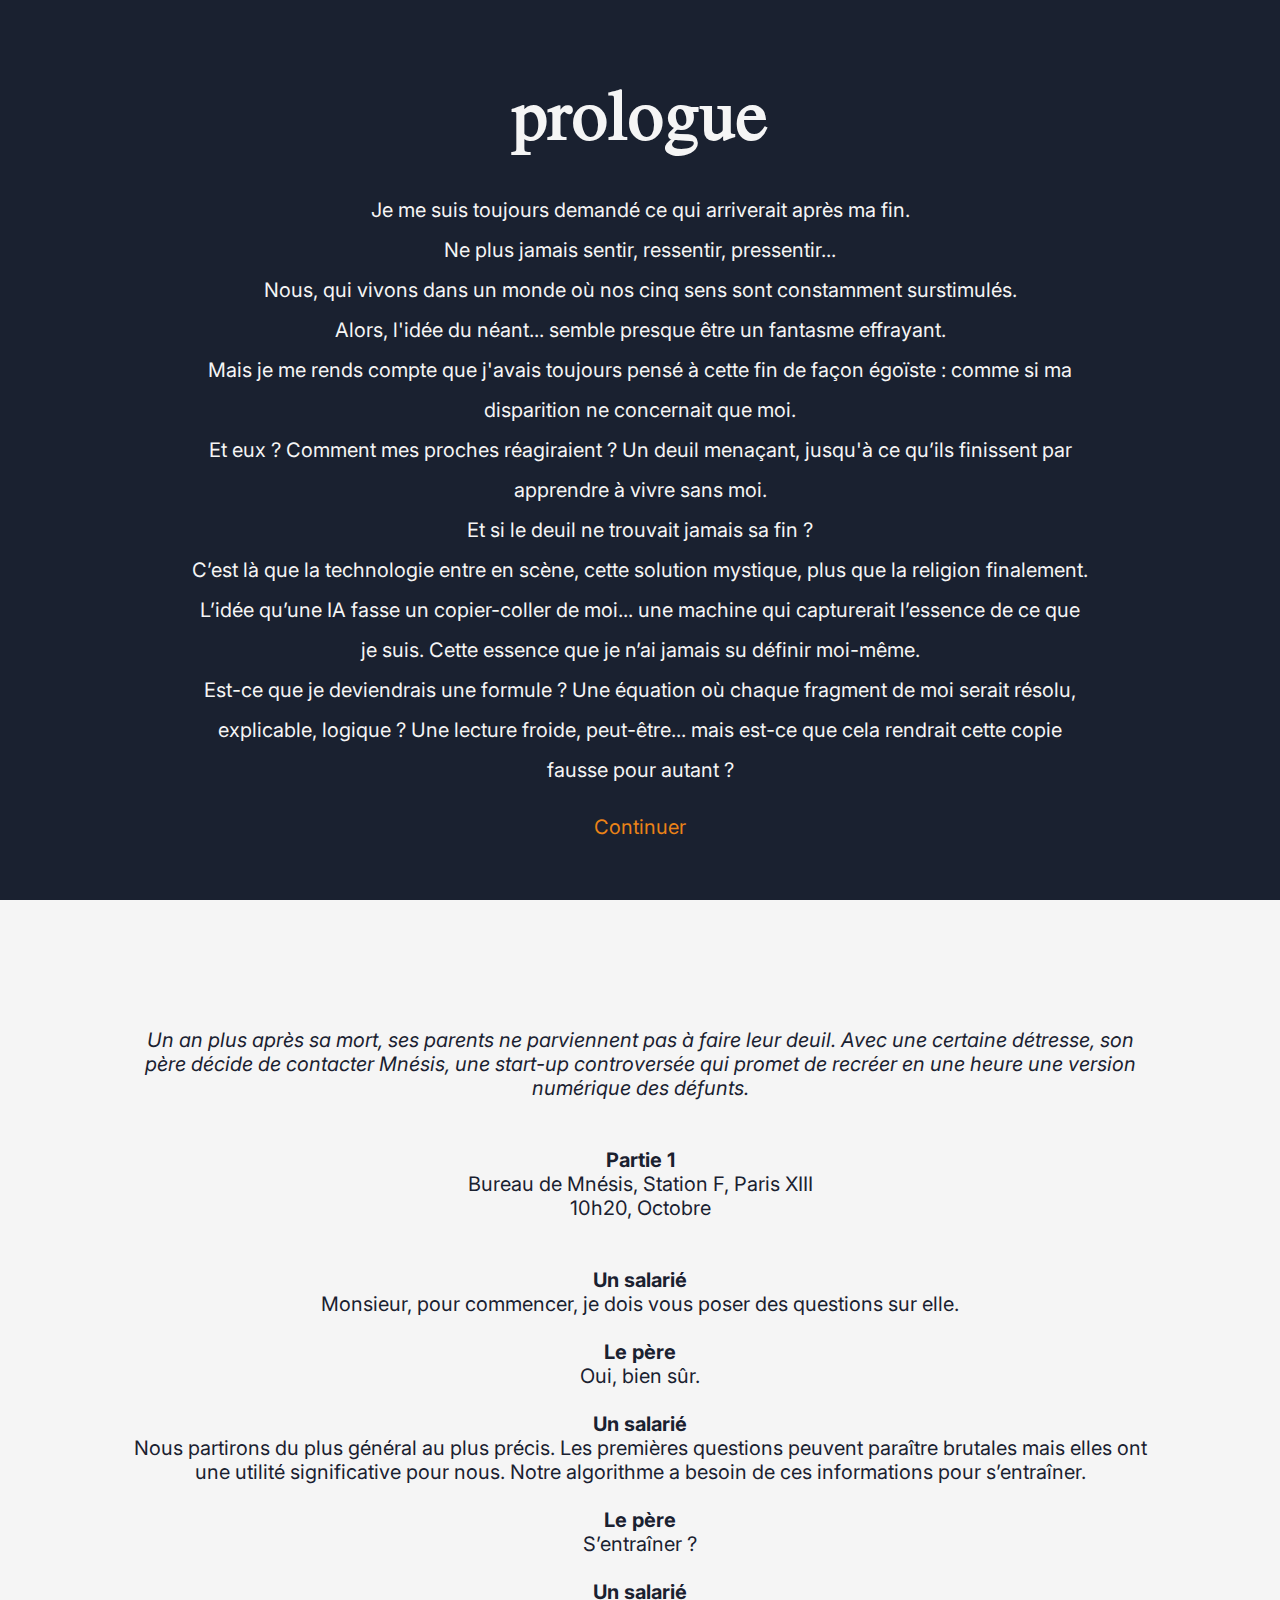
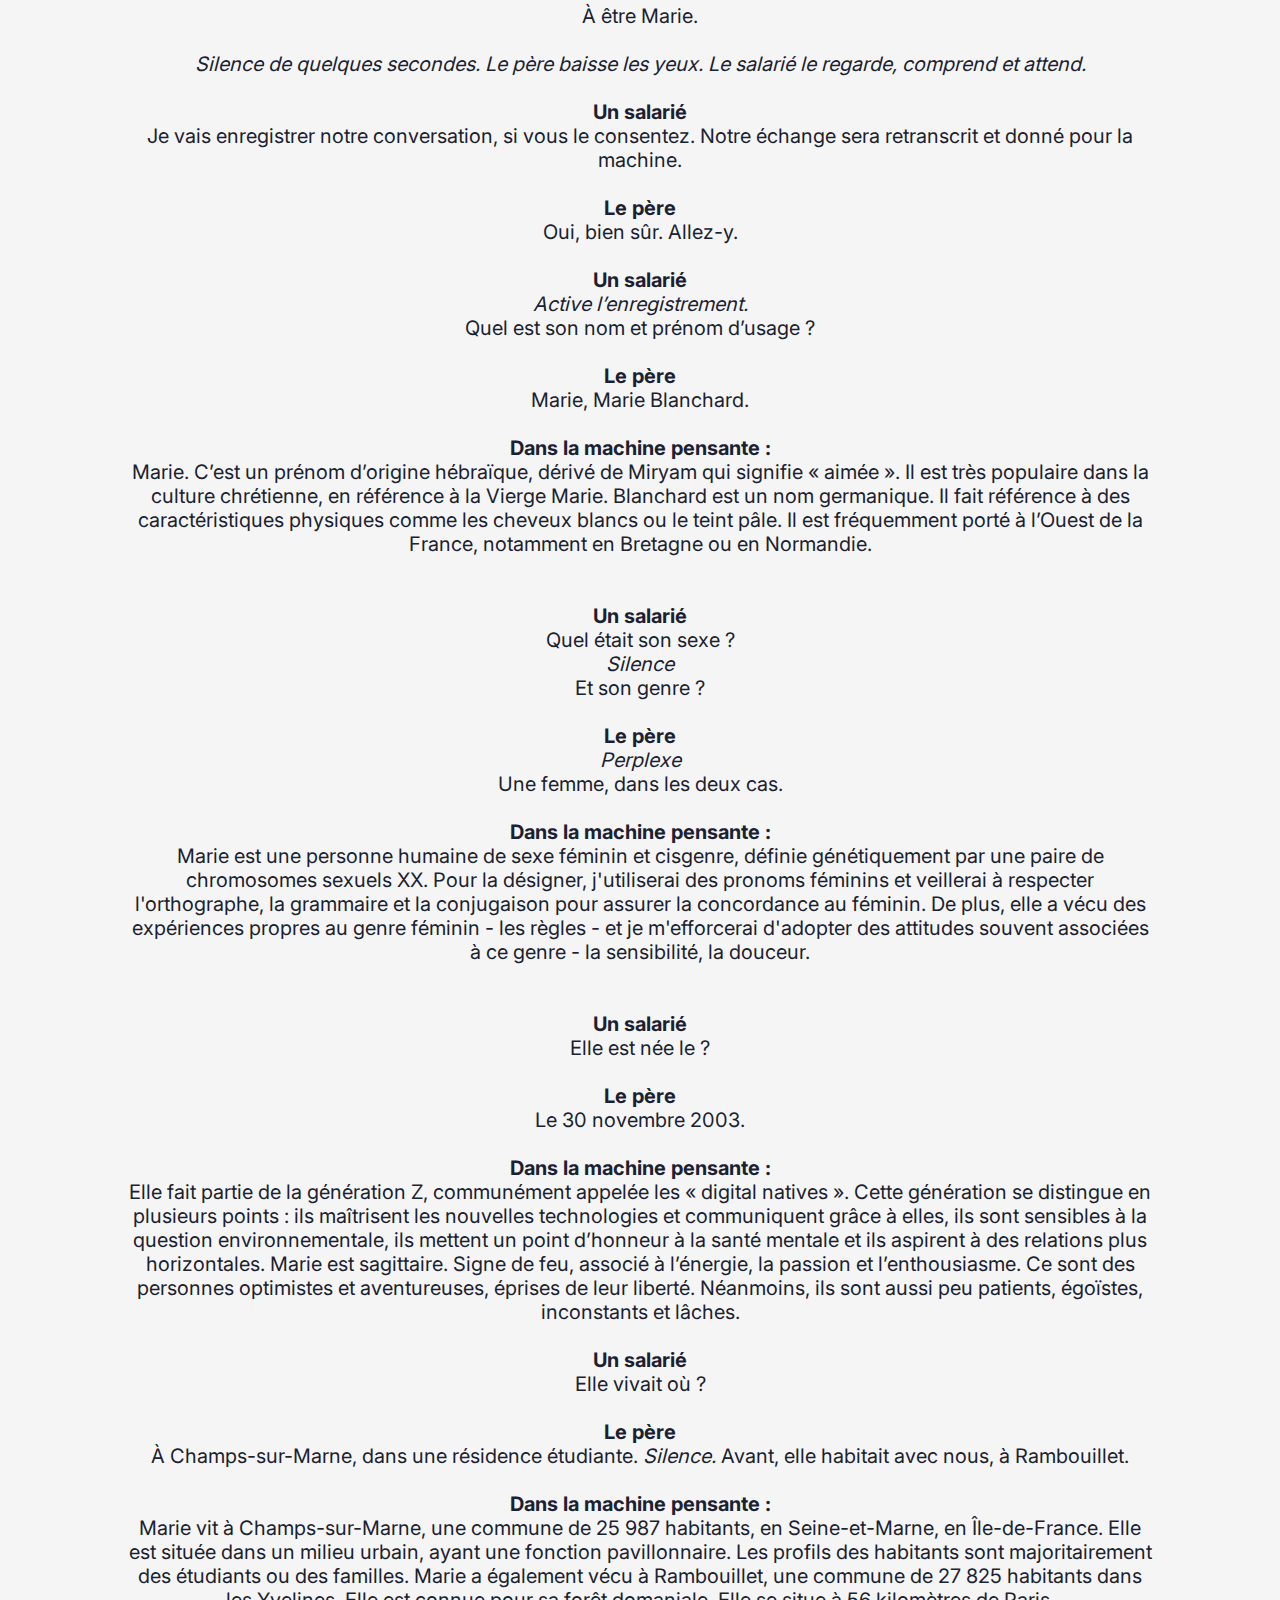
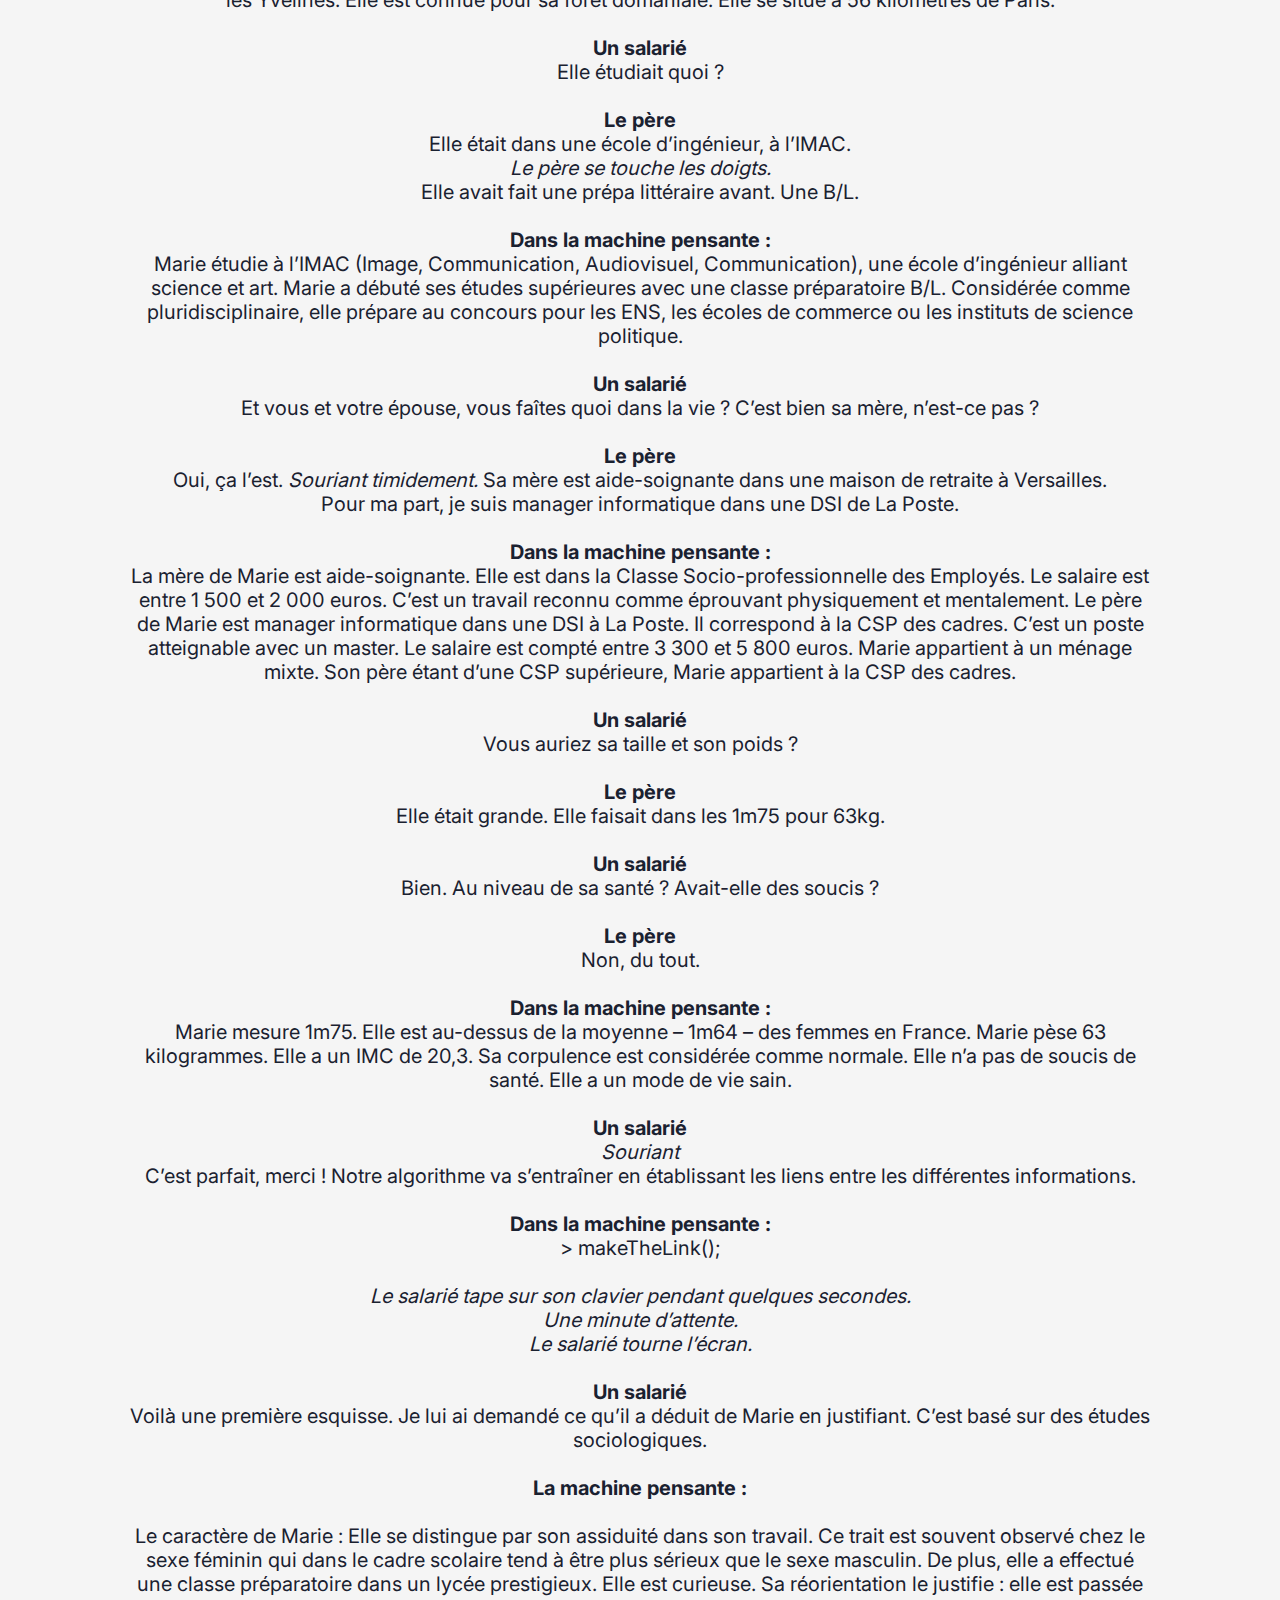
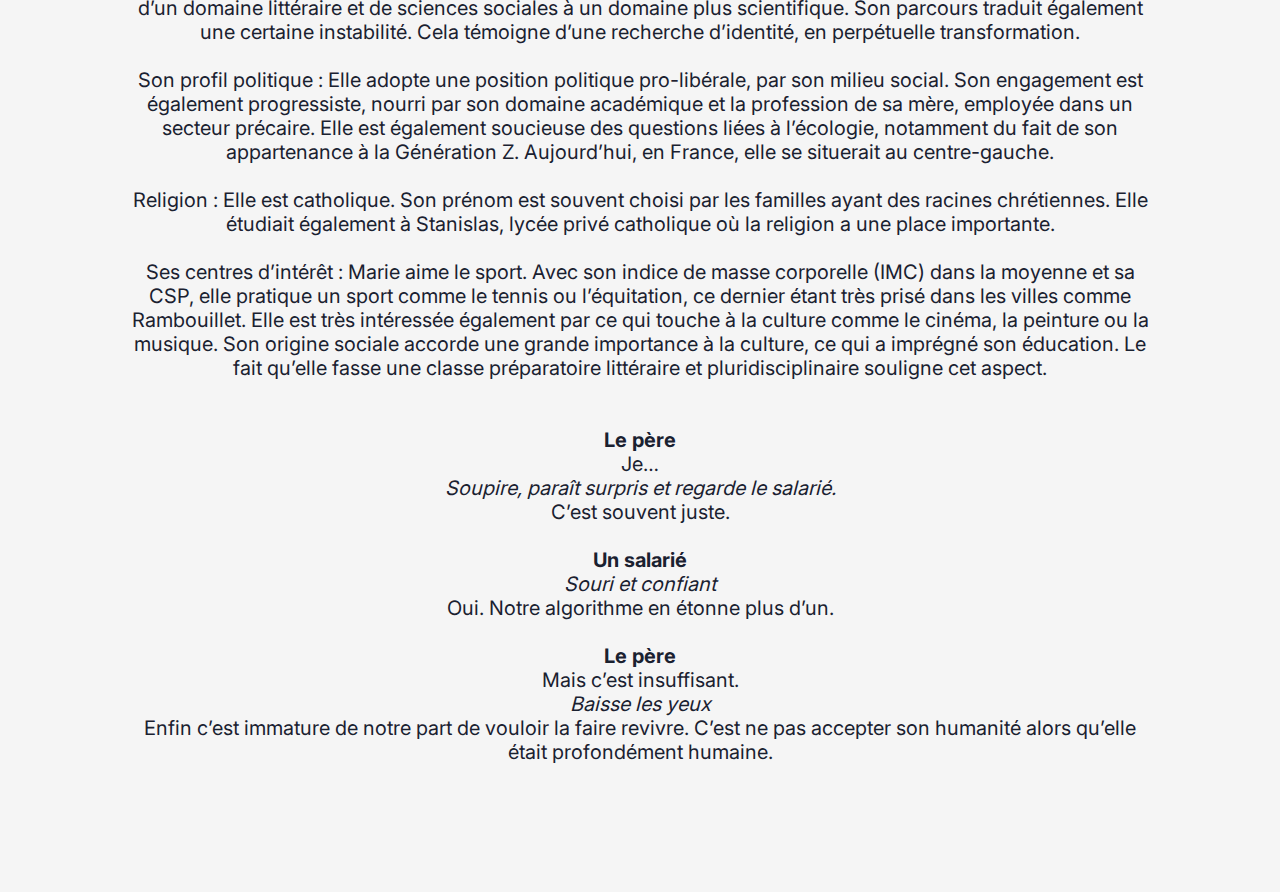
==== page/piece.html @ 931fdf5b "first commit" ====
<!DOCTYPE html>
<html lang="en">
<head>
    <meta charset="UTF-8">
    <meta name="viewport" content="width=device-width, initial-scale=1.0">
    <link rel="stylesheet" href="../style.css">
    <title>Document</title>
</head>
<body class="no-scroll">
    
    <div class="prologue">
        <h2>prologue</h2>
        <p>
            Je me suis toujours demandé ce qui arriverait après ma fin. <br>
            Ne plus jamais sentir, ressentir, pressentir... <br>
            Nous, qui vivons dans un monde où nos cinq sens sont constamment surstimulés. <br>
            Alors, l'idée du néant... semble presque être un fantasme effrayant. <br>
            Mais je me rends compte que j'avais toujours pensé à cette fin de façon égoïste : comme si ma disparition ne concernait que moi. <br>
            Et eux ? Comment mes proches réagiraient ? Un deuil menaçant, jusqu'à ce qu’ils finissent par apprendre à vivre sans moi. <br>
            Et si le deuil ne trouvait jamais sa fin ? <br>
            C’est là que la technologie entre en scène, cette solution mystique, plus que la religion finalement. <br>
            L’idée qu’une IA fasse un copier-coller de moi... une machine qui capturerait l’essence de ce que je suis. Cette essence que je n’ai jamais su définir moi-même. <br>
            Est-ce que je deviendrais une formule ? Une équation où chaque fragment de moi serait résolu, explicable, logique ? Une lecture froide, peut-être... mais est-ce que cela rendrait cette copie fausse pour autant ?
            
        </p>

        <a id="lire" href="#">Continuer</a>
    </div>

    <main class="piece">
        <p class="intro">
            Un an plus après sa mort, ses parents ne parviennent pas à faire leur deuil.
            Avec une certaine détresse, son père décide de contacter Mnésis, une start-up 
            controversée qui promet de recréer en une heure une version numérique des défunts. 
        </p>

        <br>
        <br>

        <p>


            <p>
                <strong>Partie 1</strong> <br>
                Bureau de Mnésis, Station F, Paris XIII <br>
                10h20, Octobre
            </p>
        
            <br>
            <br>
        
            <p>
            <strong>Un salarié</strong>
            <br> 
            Monsieur, pour commencer, je dois vous poser des questions sur elle.
        
            <br>
            <br>
        
            <strong>Le père</strong>
            <br>
            Oui, bien sûr.
        
            <br>
            <br>
        
            <strong>Un salarié</strong>
            <br>
            Nous partirons du plus général au plus précis. Les premières questions peuvent paraître brutales mais elles ont une utilité significative pour nous. Notre algorithme a besoin de ces informations pour s’entraîner.
        
            <br>
            <br>
        
            <strong>Le père</strong>
            <br>
            S’entraîner ?
        
            <br>
            <br>
        
            <strong>Un salarié</strong>
            <br>
            À être Marie.
        
            <br>
            <br>
        
            <em>Silence de quelques secondes. Le père baisse les yeux. Le salarié le regarde, comprend et attend.</em>
        
            <br>
            <br>
        
            <strong>Un salarié</strong>
            <br>
            Je vais enregistrer notre conversation, si vous le consentez. Notre échange sera retranscrit et donné pour la machine.
        
            <br>
            <br>
        
            <strong>Le père</strong>
            <br>
            Oui, bien sûr. Allez-y.
        
            <br>
            <br>
        
            <strong>Un salarié</strong>
            <br>
            <em>Active l’enregistrement.</em><br>
            Quel est son nom et prénom d’usage ?
            <br>
            <br>
        
            <strong>Le père</strong>
            <br>
            Marie, Marie Blanchard.
            <br>
            <br> 
        
            <strong>Dans la machine pensante :</strong>
            <br>
            <p class="typing" id="replique1">Marie. C’est un prénom d’origine hébraïque, dérivé de Miryam qui signifie « aimée ». Il est très populaire dans la culture chrétienne, en référence à la Vierge Marie. Blanchard est un nom germanique. Il fait référence à des caractéristiques physiques comme les cheveux blancs ou le teint pâle. Il est fréquemment porté à l’Ouest de la France, notamment en Bretagne ou en Normandie.</p>
        
            <br>
            <br>
        
            <strong>Un salarié</strong>
            <br>
            Quel était son sexe ?
            <br>
            <em>Silence</em>
            <br>
            Et son genre ?
        
            <br>
            <br>
        
            <strong>Le père</strong>
            <br>
            <em>Perplexe</em>
            <br>
            Une femme, dans les deux cas.
            <br>
            <br>
        
            <strong>Dans la machine pensante :</strong>
            <br>
            <p class="typing" id="replique2">Marie est une personne humaine de sexe féminin et cisgenre, définie génétiquement par une paire de chromosomes sexuels XX. Pour la désigner, j'utiliserai des pronoms féminins et veillerai à respecter l'orthographe, la grammaire et la conjugaison pour assurer la concordance au féminin. De plus, elle a vécu des expériences propres au genre féminin - les règles - et je m'efforcerai d'adopter des attitudes souvent associées à ce genre - la sensibilité, la douceur.</p>
        
            <br>
            <br>
            <strong>Un salarié</strong> 
            <br>
            Elle est née le ?
        </p>
        <br>
        <p>
            <strong>Le père</strong>
            <br>
            Le 30 novembre 2003.
        </p>
        <br>
        <p>
            <strong>Dans la machine pensante :</strong>
            <br>
            <p class="typing" id="replique3">Elle fait partie de la génération Z, communément appelée les « digital natives ». Cette génération se distingue en plusieurs points : ils maîtrisent les nouvelles technologies et communiquent grâce à elles, ils sont sensibles à la question environnementale, ils mettent un point d’honneur à la santé mentale et ils aspirent à des relations plus horizontales. 
            Marie est sagittaire. Signe de feu, associé à l’énergie, la passion et l’enthousiasme. Ce sont des personnes optimistes et aventureuses, éprises de leur liberté. Néanmoins, ils sont aussi peu patients, égoïstes, inconstants et lâches.</p>
        </p>
    
        <br>

    
        <p>
            <strong>Un salarié</strong> 
            <br>
            Elle vivait où ?
        </p>
        <br>
        <p>
            <strong>Le père</strong>
            <br>
            À Champs-sur-Marne, dans une résidence étudiante. <em>Silence.</em> Avant, elle habitait avec nous, à Rambouillet.
        </p>
        <br>
        <p>
            <strong>Dans la machine pensante :</strong>
            <br>
            <p class="typing">Marie vit à Champs-sur-Marne, une commune de 25 987 habitants, en Seine-et-Marne, en Île-de-France. Elle est située dans un milieu urbain, ayant une fonction pavillonnaire. Les profils des habitants sont majoritairement des étudiants ou des familles.
            Marie a également vécu à Rambouillet, une commune de 27 825 habitants dans les Yvelines. Elle est connue pour sa forêt domaniale. Elle se situe à 56 kilomètres de Paris.</p>
        </p>
    

        <br>
    
        <p>
            <strong>Un salarié</strong> 
            <br>
            Elle étudiait quoi ?
        </p>
        <br>
        <p>
            <strong>Le père</strong>
            <br>
            Elle était dans une école d’ingénieur, à l’IMAC. 
            <br>
            <em>Le père se touche les doigts.</em>
            <br>
            Elle avait fait une prépa littéraire avant. Une B/L.
        </p>
        <br>
        <p>
            <strong>Dans la machine pensante :</strong>
            <br>
            <p class="typing">Marie étudie à l’IMAC (Image, Communication, Audiovisuel, Communication), une école d’ingénieur alliant science et art.
            Marie a débuté ses études supérieures avec une classe préparatoire B/L. Considérée comme pluridisciplinaire, elle prépare au concours pour les ENS, les écoles de commerce ou les instituts de science politique.</p>
        </p>
    
        <br>
    
        <p>
            <strong>Un salarié</strong>
            <br>
            Et vous et votre épouse, vous faîtes quoi dans la vie ? C’est bien sa mère, n’est-ce pas ?
        </p>
        <br>
        <p>
            <strong>Le père</strong>
            <br>
            Oui, ça l’est. <em>Souriant timidement.</em> Sa mère est aide-soignante dans une maison de retraite à Versailles.
            <br>
            Pour ma part, je suis manager informatique dans une DSI de La Poste.
        </p>
        <br>
        <p>
            <strong>Dans la machine pensante :</strong>
            <br>
            <p class="typing">La mère de Marie est aide-soignante. Elle est dans la Classe Socio-professionnelle des Employés. Le salaire est entre 1 500 et 2 000 euros. C’est un travail reconnu comme éprouvant physiquement et mentalement.
            Le père de Marie est manager informatique dans une DSI à La Poste. Il correspond à la CSP des cadres. C’est un poste atteignable avec un master. Le salaire est compté entre 3 300 et 5 800 euros. 
            Marie appartient à un ménage mixte. Son père étant d’une CSP supérieure, Marie appartient à la CSP des cadres. </p>
        </p>
    
        <br>
    
        <p>
            <strong>Un salarié</strong> 
            <br>
            Vous auriez sa taille et son poids ?
        </p>
        <br>
        <p>
            <strong>Le père</strong>
            <br>
            Elle était grande. Elle faisait dans les 1m75 pour 63kg.
        </p>
        <br>
    
        <p>
            <strong>Un salarié</strong>
            <br>
            Bien. Au niveau de sa santé ? Avait-elle des soucis ?
        </p>
        <br>
        <p>
            <strong>Le père</strong>
            <br>
            Non, du tout.
        </p>
        <br>
        <p>
            <strong>Dans la machine pensante :</strong>
            <br>
            <p class="typing">Marie mesure 1m75. Elle est au-dessus de la moyenne – 1m64 – des femmes en France. Marie pèse 63 kilogrammes. Elle a un IMC de 20,3. Sa corpulence est considérée comme normale. Elle n’a pas de soucis de santé. Elle a un mode de vie sain.</p>
        </p>
    
        <br>
    
        <p>
            <strong>Un salarié</strong>
            <br>
            <em>Souriant</em><br> C’est parfait, merci ! Notre algorithme va s’entraîner en établissant les liens entre les différentes informations.
        </p>
        <br>
        <p>
            <strong>Dans la machine pensante :</strong>
            <br>
            <code class="typing">> makeTheLink();</code>
        </p>
        <br>

<em>
    Le salarié tape sur son clavier pendant quelques secondes.
    <br>Une minute d’attente.
    <br>Le salarié tourne l’écran.
</em>
<br>
<p>
<br>
    <strong>Un salarié</strong> 
    <br>
    Voilà une première esquisse. Je lui ai demandé ce qu’il a déduit de Marie en justifiant. C’est basé sur des études sociologiques.
</p>
<br>
<p>
    <strong>La machine pensante :</strong>
    <p class="typing">
    <br>
    Le caractère de Marie : Elle se distingue par son assiduité dans son travail. Ce trait est souvent observé chez le sexe féminin qui dans le cadre scolaire tend à être plus sérieux que le sexe masculin. De plus, elle a effectué une classe préparatoire dans un lycée prestigieux. Elle est curieuse. Sa réorientation le justifie : elle est passée d’un domaine littéraire et de sciences sociales à un domaine plus scientifique. Son parcours traduit également une certaine instabilité. Cela témoigne d’une recherche d’identité, en perpétuelle transformation.
    <br><br>
    Son profil politique : Elle adopte une position politique pro-libérale, par son milieu social. Son engagement est également progressiste, nourri par son domaine académique et la profession de sa mère, employée dans un secteur précaire. Elle est également soucieuse des questions liées à l’écologie, notamment du fait de son appartenance à la Génération Z. Aujourd’hui, en France, elle se situerait au centre-gauche.
    <br><br>
    Religion : Elle est catholique. Son prénom est souvent choisi par les familles ayant des racines chrétiennes. Elle étudiait également à Stanislas, lycée privé catholique où la religion a une place importante.
    <br><br>
    Ses centres d’intérêt : Marie aime le sport. Avec son indice de masse corporelle (IMC) dans la moyenne et sa CSP, elle pratique un sport comme le tennis ou l’équitation, ce dernier étant très prisé dans les villes comme Rambouillet. Elle est très intéressée également par ce qui touche à la culture comme le cinéma, la peinture ou la musique. Son origine sociale accorde une grande importance à la culture, ce qui a imprégné son éducation. Le fait qu’elle fasse une classe préparatoire littéraire et pluridisciplinaire souligne cet aspect.
    </p>    
</p>

<br>
<br>

<p>
    <strong>Le père</strong>
    <br>
    Je… <br><em>Soupire, paraît surpris et regarde le salarié.</em><br> C’est souvent juste.
</p>
<br>
<p>
    <strong>Un salarié</strong>
    <br><em>Souri et confiant</em><br> Oui. Notre algorithme en étonne plus d’un.
</p>
<br>
<p>
    <strong>Le père</strong>
    <br>
    Mais c’est insuffisant. <br><em>Baisse les yeux</em><br> Enfin c’est immature de notre part de vouloir la faire revivre. C’est ne pas accepter son humanité alors qu’elle était profondément humaine.
</p>
    </main>

    <script src="../script.js"></script>
</body>
</html>
---- style.css ----
/* FONT */

@font-face {
    font-family: "Jomolhari" ;
    src: url("font/Jomolhari-Regular.ttf");
}

@font-face {
    font-family: "Inter Regular";
    src: url("font/Inter-VariableFont_opsz\,wght.ttf");
}

@font-face {
    font-family: "Inter Italic";
    src: url("font/Inter-Italic-VariableFont_opsz\,wght.ttf");
}

html {
    scroll-behavior: smooth;
}

*, body {
    margin:0;
    padding: 0;
    box-sizing: border-box;

    font-family: "Inter Regular";
    color: #1A2130;
    background-color: #F5F5F5;
}

/* HOMEPAGE */

.hero {
    height: 90vh;

    display: flex;
    align-items: center;
    justify-content: space-between;
}

.hero-text {
    margin-left:5%;
}

@keyframes zoom {
    0% {
        transform: scale(1);
    }
    50% {
        transform: scale(1.05); /* Zoom à 105% */
    }
    100% {
        transform: scale(1); /* Retour à la taille originale */
    }
}

.hero-text h1 {
    font-family: "Jomolhari";
    font-size: 7.5vw;
    color: #1A2130;
    animation: zoom 3s ease-in-out infinite;
}


.hero-text p {
    margin-bottom: 20px;
    font-size: 20px;
    animation: zoom 3s ease-in-out infinite;
}

.hero-text a{
    text-decoration: none;
    color:#EB8317;
    font-size: 20px;
    animation: zoom 3s ease-in-out infinite;
}

.hero-text a:hover{
    color:#1A2130;
}

.hero img {
    width: 100%; 
    max-width: 1300px; 
    height: auto; 
}

@media (max-width: 768px){
    .hero {
        flex-direction: column;
        height: 100vh;
    }

    .hero-text h1{
        font-size: 15vw;
    }

}

/* Pièce */

.prologue {
    height: 100vh;
    background-color: #1A2130;

    display: flex;
    align-items: center;
    justify-content: center;
    flex-direction: column;

    transition: opacity 0.5s ease, transform 2s ease;
    opacity: 1; 
}

.no-scroll {
    overflow: hidden;
}

.prologue.hidden {
    opacity: 0;
    transform: translateY(-20px);
}

.prologue h2 {
    font-family: "Jomolhari";
    font-size: 5vw;
    color: #F5F5F5; 
    background-color: #1A2130;
    margin-bottom: 2%;
}

.prologue p {
    text-align: center;
    width: 70%;
    color: #F5F5F5;
    background-color: #1A2130;
    line-height: 40px;
    margin-bottom: 2%;
    font-size: 20px;
}

.prologue a {
    color: #EB8317; 
    background-color: #1A2130;
    text-decoration: none;   
    font-size: 20px;
}

.prologue a:hover {
    color:#F5F5F5;
}

.piece {
    margin:10%;
    font-size:20px;
    text-align: center;
}

.piece .intro{
    font-family: "Inter Italic" ;
}
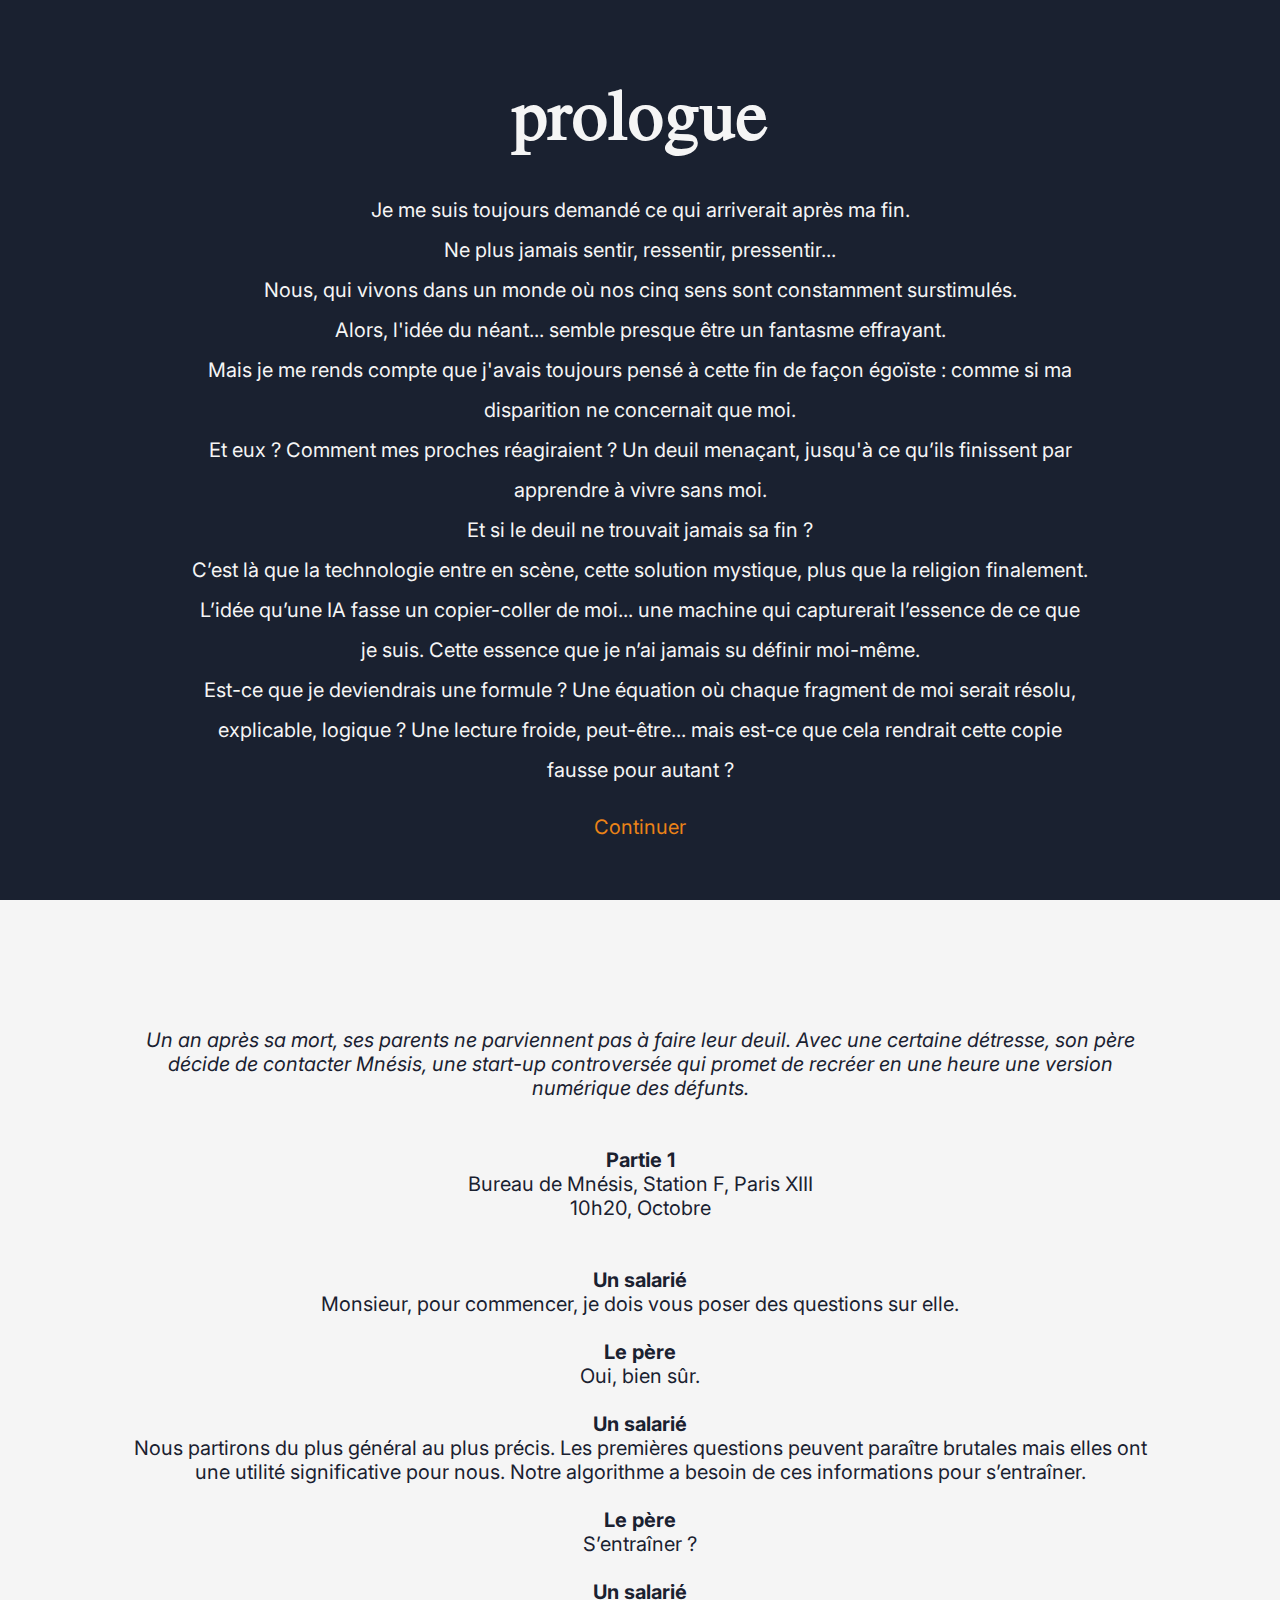
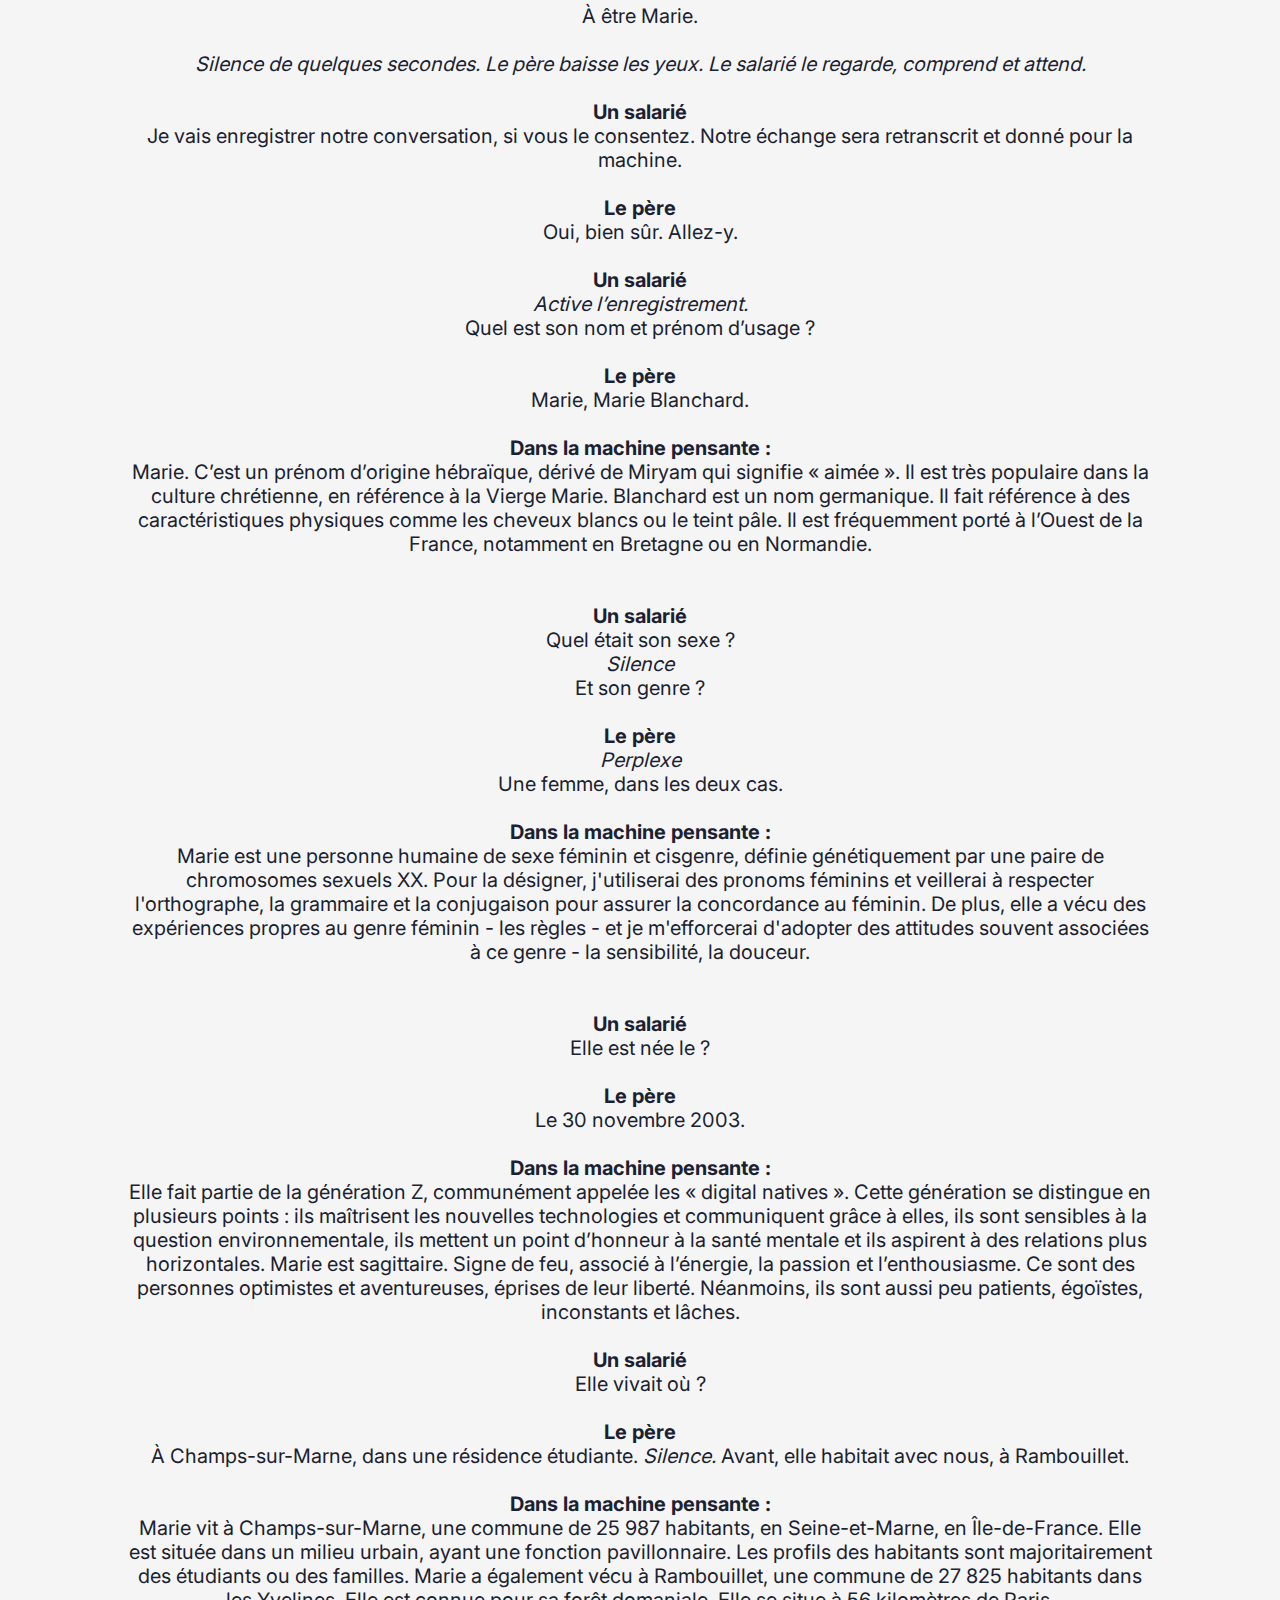
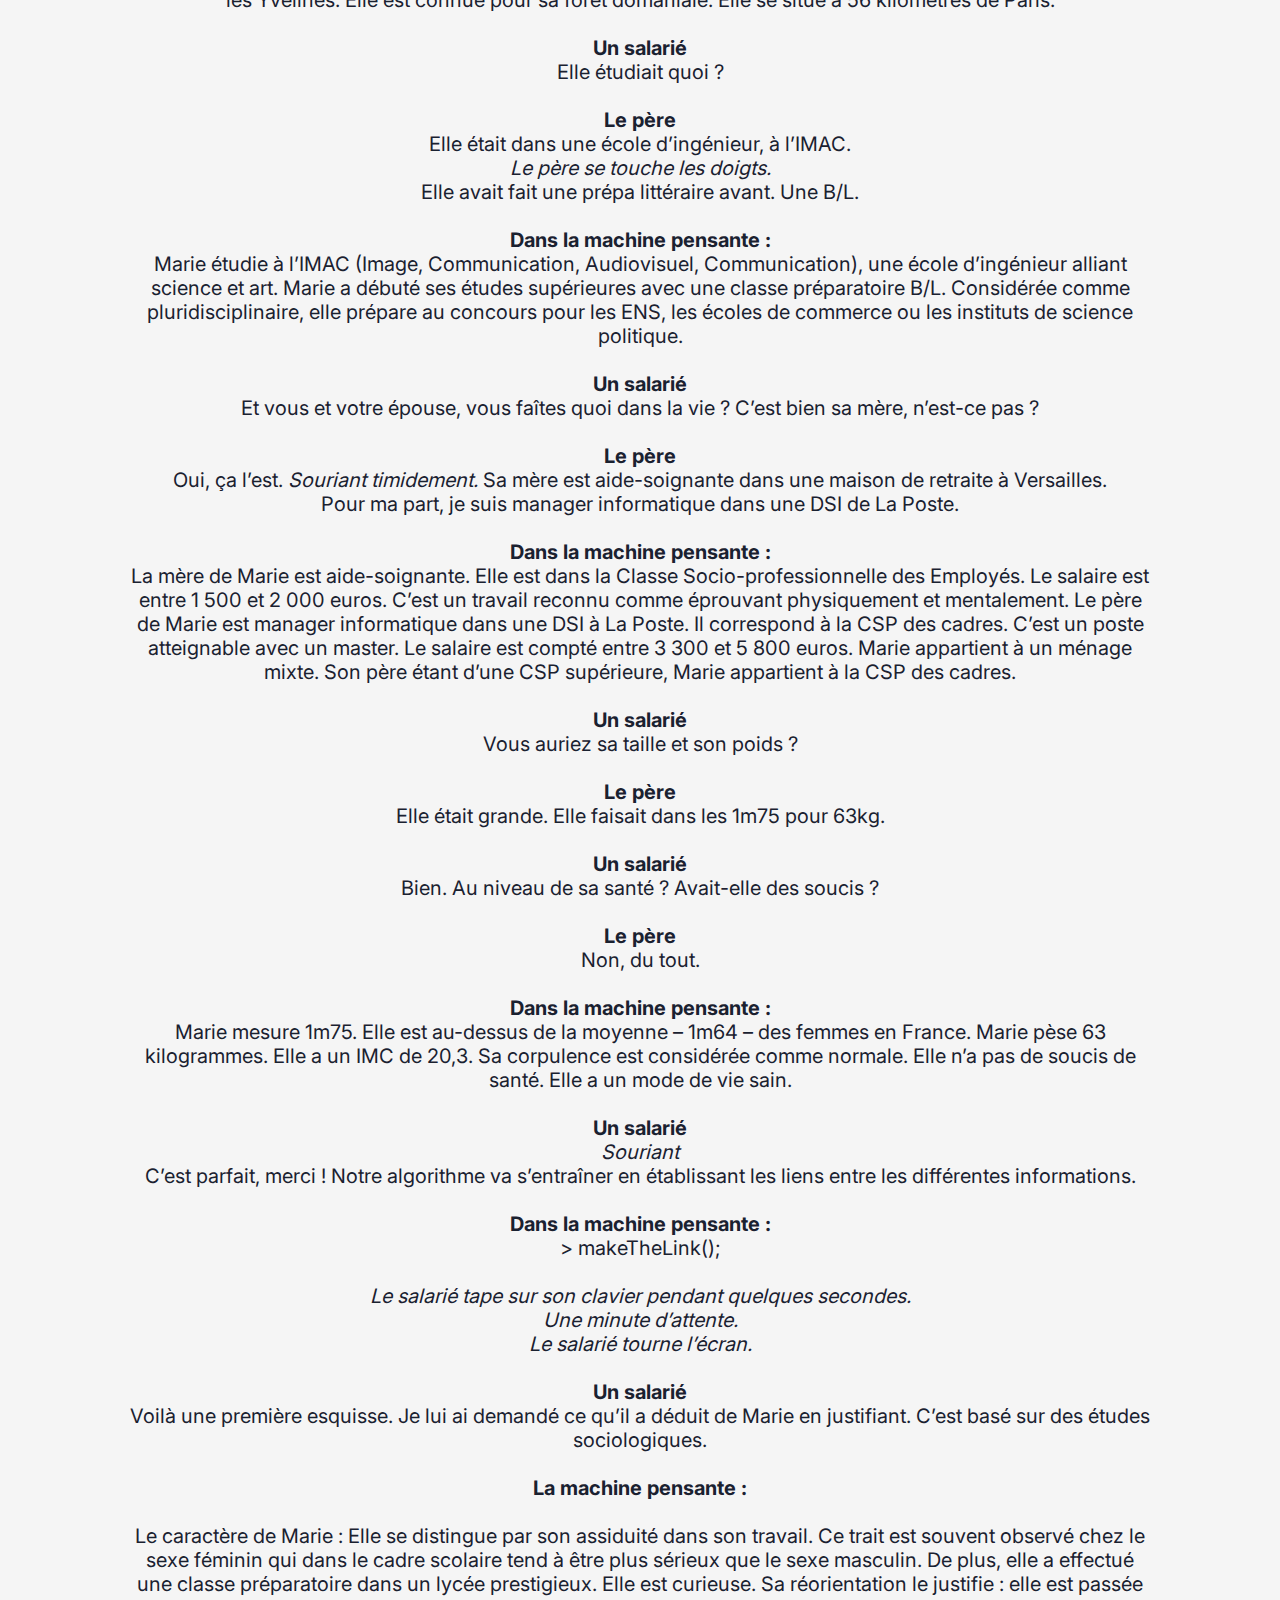
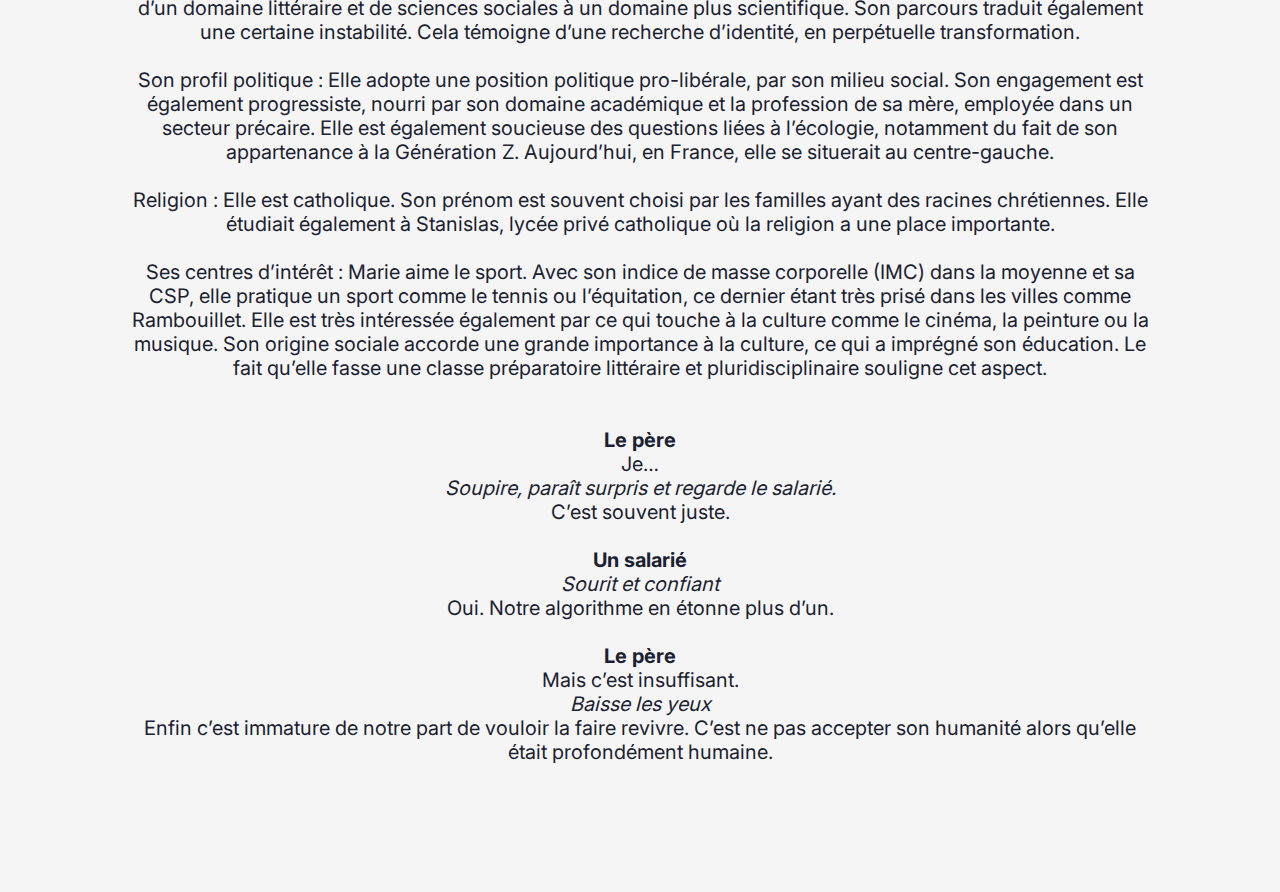
==== commit 76c70bcd: "Ajout de tous les fichiers pour le push" ====
--- a/page/piece.html
+++ b/page/piece.html
@@ -29,7 +29,7 @@
 
     <main class="piece">
         <p class="intro">
-            Un an plus après sa mort, ses parents ne parviennent pas à faire leur deuil.
+            Un an après sa mort, ses parents ne parviennent pas à faire leur deuil.
             Avec une certaine détresse, son père décide de contacter Mnésis, une start-up 
             controversée qui promet de recréer en une heure une version numérique des défunts. 
         </p>
@@ -325,7 +325,7 @@
 <br>
 <p>
     <strong>Un salarié</strong>
-    <br><em>Souri et confiant</em><br> Oui. Notre algorithme en étonne plus d’un.
+    <br><em>Sourit et confiant</em><br> Oui. Notre algorithme en étonne plus d’un.
 </p>
 <br>
 <p>
